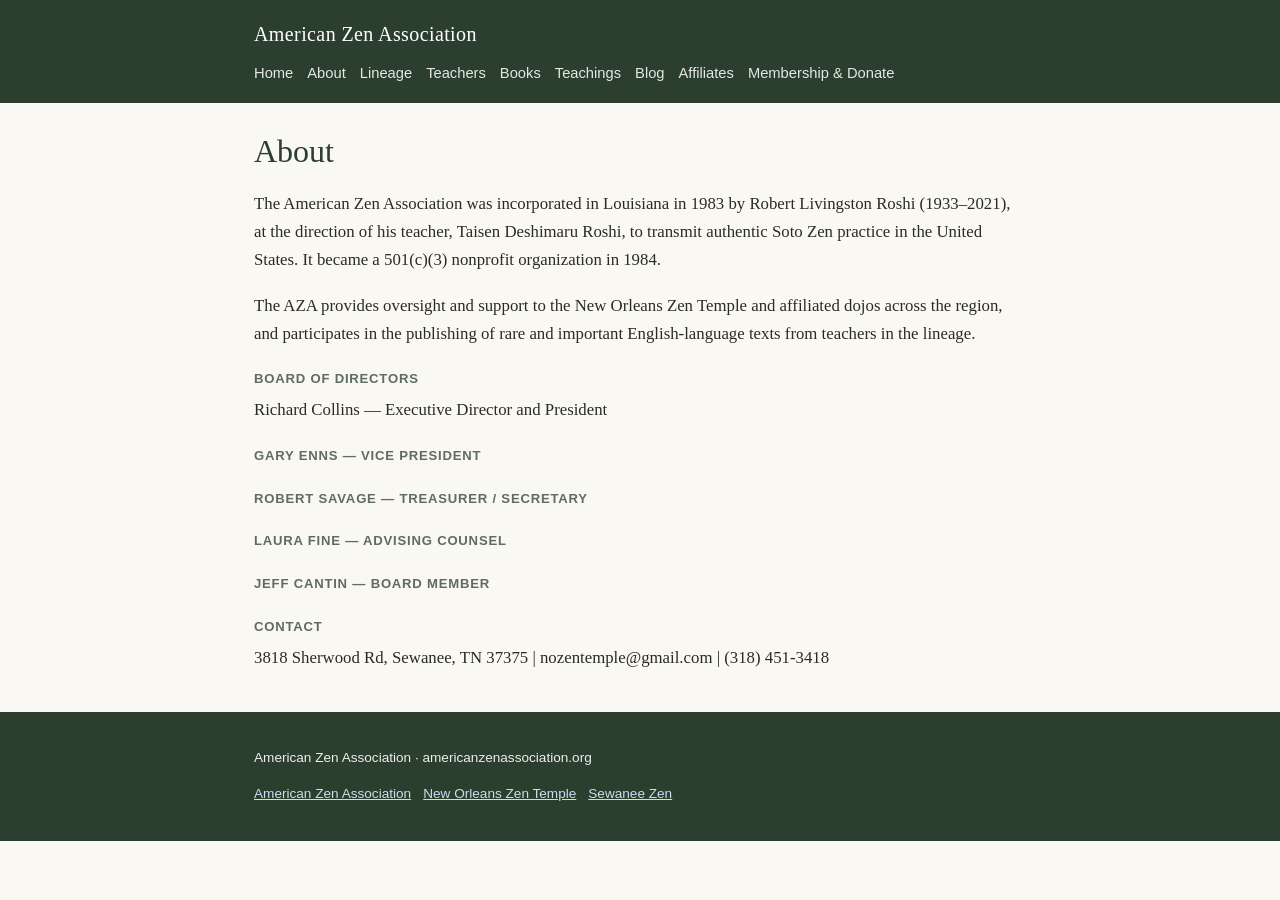
==== about.html @ 111114dc "Initial static site build from content brief" ====
<!doctype html>
<html lang="en">
<head>
<meta charset="utf-8">
<meta name="viewport" content="width=device-width, initial-scale=1">
<title>About · American Zen Association</title>
<link rel="stylesheet" href="style.css">
</head>
<body>
<header class="site-header">
  <div class="wrap">
    <a class="brand" href="index.html">American Zen Association</a>
    <nav>
      <a href="index.html">Home</a>
      <a href="about.html">About</a>
      <a href="lineage.html">Lineage</a>
      <a href="teachers.html">Teachers</a>
      <a href="books.html">Books</a>
      <a href="teachings.html">Teachings</a>
      <a href="blog.html">Blog</a>
      <a href="affiliates.html">Affiliates</a>
      <a href="donate.html">Membership & Donate</a>
    </nav>
  </div>
</header>
<main class="wrap">
  <h1>About</h1>
  
  <div class="content">
  <p>The American Zen Association was incorporated in Louisiana in 1983 by Robert Livingston Roshi (1933–2021), at the direction of his teacher, Taisen Deshimaru Roshi, to transmit authentic Soto Zen practice in the United States. It became a 501(c)(3) nonprofit organization in 1984.</p>
<p>The AZA provides oversight and support to the New Orleans Zen Temple and affiliated dojos across the region, and participates in the publishing of rare and important English-language texts from teachers in the lineage.</p>
<h3>Board of Directors</h3>
<p>Richard Collins — Executive Director and President</p>
<h3>Gary Enns — Vice President</h3>
<h3>Robert Savage — Treasurer / Secretary</h3>
<h3>Laura Fine — Advising Counsel</h3>
<h3>Jeff Cantin — Board Member</h3>
<h3>Contact</h3>
<p>3818 Sherwood Rd, Sewanee, TN 37375  |  nozentemple@gmail.com  |  (318) 451-3418</p>
  </div>
</main>
<footer class="site-footer">
  <div class="wrap">
    <p>American Zen Association &middot; americanzenassociation.org</p>
    <p class="crosslinks"><a href="https://americanzenassociation.org">American Zen Association</a><a href="https://neworleanszentemple.org">New Orleans Zen Temple</a><a href="https://sewaneezen.org">Sewanee Zen</a></p>
  </div>
</footer>
</body>
</html>
---- style.css ----
:root {
  --primary: #2c3e2d;
  --accent: #7c9473;
  --bg: #faf8f3;
  --text: #2b2b26;
}
* { box-sizing: border-box; }
body {
  margin: 0; background: var(--bg); color: var(--text);
  font-family: 'Georgia', 'Iowan Old Style', serif;
  line-height: 1.65;
}
.wrap { max-width: 820px; margin: 0 auto; padding: 0 24px; }
.site-header { background: var(--primary); color: #fff; padding: 18px 0; }
.site-header .wrap { display: flex; justify-content: space-between; align-items: center; flex-wrap: wrap; gap: 10px; }
.brand { color: #fff; text-decoration: none; font-size: 1.25rem; letter-spacing: 0.02em; }
nav { display: flex; flex-wrap: wrap; gap: 14px; }
nav a { color: #fff; text-decoration: none; opacity: 0.88; font-size: 0.92rem; font-family: sans-serif; }
nav a:hover { opacity: 1; text-decoration: underline; }
main { padding: 48px 24px 64px; }
h1 { font-size: 2rem; color: var(--primary); margin-bottom: 0.4em; font-weight: 400; }
.content h3 { color: var(--primary); font-family: sans-serif; text-transform: uppercase; letter-spacing: 0.06em; font-size: 0.82rem; margin: 1.6em 0 0.5em; opacity: 0.75; }
.content p { margin: 0 0 1.1em; font-size: 1.05rem; }
figure { margin: 1.2em 0; }
figure img.inline-img { width: 100%; max-width: 420px; border-radius: 4px; display: block; }
figure figcaption { font-size: 0.8rem; color: #8a7550; margin-top: 4px; }
.placeholder {
  background: #fff8e6; border-left: 3px solid #d9a441; padding: 8px 12px;
  font-style: italic; font-size: 0.92rem; color: #7a5c1e;
}
.hero { width: 100%; max-height: 380px; object-fit: cover; border-radius: 4px; margin: 18px 0 30px; }
.site-footer { background: var(--primary); color: #eee; padding: 22px 0; margin-top: 40px; font-family: sans-serif; font-size: 0.85rem; }
.site-footer a { color: #cde; }
.crosslinks a { margin-right: 12px; }
@media (max-width: 600px) { h1 { font-size: 1.5rem; } }
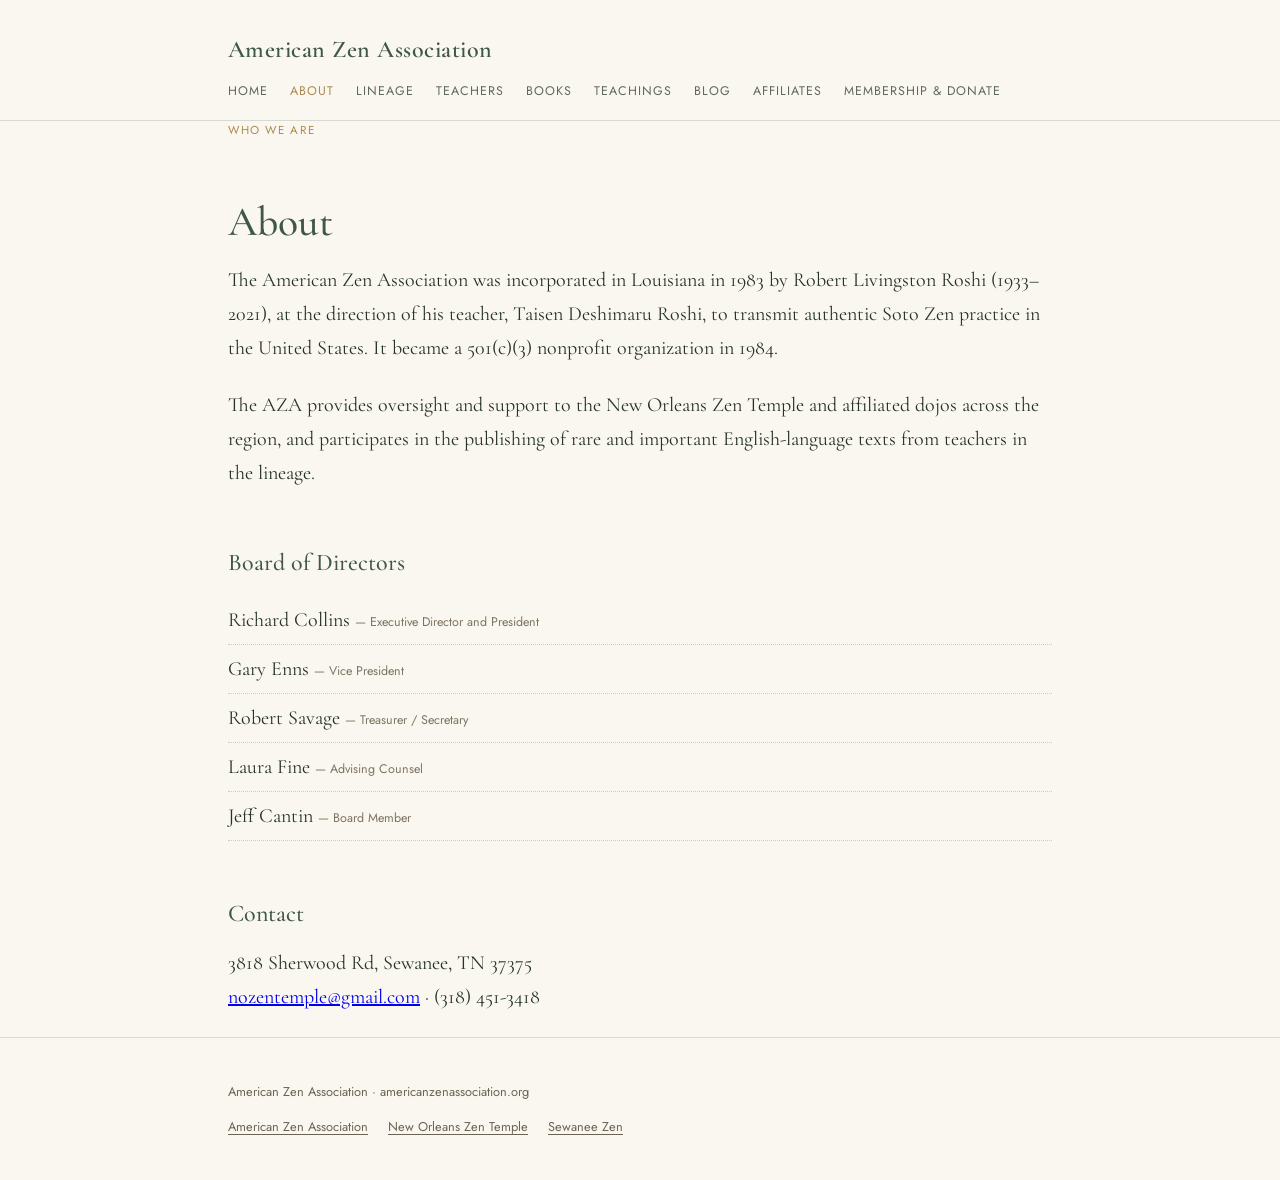
==== commit 44a156a5: "Redesign: remove placeholder artifacts, warmer editorial layout" ====
--- a/about.html
+++ b/about.html
@@ -4,6 +4,7 @@
 <meta charset="utf-8">
 <meta name="viewport" content="width=device-width, initial-scale=1">
 <title>About · American Zen Association</title>
+<meta name="description" content="Who We Are — American Zen Association">
 <link rel="stylesheet" href="style.css">
 </head>
 <body>
@@ -12,7 +13,7 @@
     <a class="brand" href="index.html">American Zen Association</a>
     <nav>
       <a href="index.html">Home</a>
-      <a href="about.html">About</a>
+      <a href="about.html" class="active">About</a>
       <a href="lineage.html">Lineage</a>
       <a href="teachers.html">Teachers</a>
       <a href="books.html">Books</a>
@@ -23,26 +24,31 @@
     </nav>
   </div>
 </header>
+
 <main class="wrap">
-  <h1>About</h1>
+  <p class="eyebrow">Who We Are</p><h1 class="page-title">About</h1>
+  <div class="content">
   
-  <div class="content">
   <p>The American Zen Association was incorporated in Louisiana in 1983 by Robert Livingston Roshi (1933–2021), at the direction of his teacher, Taisen Deshimaru Roshi, to transmit authentic Soto Zen practice in the United States. It became a 501(c)(3) nonprofit organization in 1984.</p>
-<p>The AZA provides oversight and support to the New Orleans Zen Temple and affiliated dojos across the region, and participates in the publishing of rare and important English-language texts from teachers in the lineage.</p>
-<h3>Board of Directors</h3>
-<p>Richard Collins — Executive Director and President</p>
-<h3>Gary Enns — Vice President</h3>
-<h3>Robert Savage — Treasurer / Secretary</h3>
-<h3>Laura Fine — Advising Counsel</h3>
-<h3>Jeff Cantin — Board Member</h3>
-<h3>Contact</h3>
-<p>3818 Sherwood Rd, Sewanee, TN 37375  |  nozentemple@gmail.com  |  (318) 451-3418</p>
+  <p>The AZA provides oversight and support to the New Orleans Zen Temple and affiliated dojos across the region, and participates in the publishing of rare and important English-language texts from teachers in the lineage.</p>
+  <h2>Board of Directors</h2>
+  <ul class="roster">
+    <li>Richard Collins <span class="role">— Executive Director and President</span></li>
+    <li>Gary Enns <span class="role">— Vice President</span></li>
+    <li>Robert Savage <span class="role">— Treasurer / Secretary</span></li>
+    <li>Laura Fine <span class="role">— Advising Counsel</span></li>
+    <li>Jeff Cantin <span class="role">— Board Member</span></li>
+  </ul>
+  <h2>Contact</h2>
+  <p>3818 Sherwood Rd, Sewanee, TN 37375<br>
+  <a href="mailto:nozentemple@gmail.com">nozentemple@gmail.com</a> &middot; (318) 451-3418</p>
+
   </div>
 </main>
 <footer class="site-footer">
   <div class="wrap">
     <p>American Zen Association &middot; americanzenassociation.org</p>
-    <p class="crosslinks"><a href="https://americanzenassociation.org">American Zen Association</a><a href="https://neworleanszentemple.org">New Orleans Zen Temple</a><a href="https://sewaneezen.org">Sewanee Zen</a></p>
+    <p class="crosslinks"><a href="https://americanzenassociation.org">American Zen Association</a> <a href="https://neworleanszentemple.org">New Orleans Zen Temple</a> <a href="https://sewaneezen.org">Sewanee Zen</a></p>
   </div>
 </footer>
 </body>
--- a/style.css
+++ b/style.css
@@ -1,36 +1,84 @@
+
+@import url('https://fonts.googleapis.com/css2?family=Cormorant+Garamond:ital,wght@0,400;0,500;0,600;1,400&family=Jost:wght@400;500&display=swap');
 
 :root {
-  --primary: #2c3e2d;
-  --accent: #7c9473;
-  --bg: #faf8f3;
-  --text: #2b2b26;
+  --ink: #25332a; --primary: #3f5744; --accent: #a98a4f;
+  --bg: #faf7f0; --bg-alt: #f1ece0;
 }
 * { box-sizing: border-box; }
+html { scroll-behavior: smooth; }
 body {
-  margin: 0; background: var(--bg); color: var(--text);
-  font-family: 'Georgia', 'Iowan Old Style', serif;
-  line-height: 1.65;
+  margin: 0; background: var(--bg); color: var(--ink);
+  font-family: 'Cormorant Garamond', Georgia, serif;
+  font-size: 20px; line-height: 1.7; -webkit-font-smoothing: antialiased;
 }
-.wrap { max-width: 820px; margin: 0 auto; padding: 0 24px; }
-.site-header { background: var(--primary); color: #fff; padding: 18px 0; }
-.site-header .wrap { display: flex; justify-content: space-between; align-items: center; flex-wrap: wrap; gap: 10px; }
-.brand { color: #fff; text-decoration: none; font-size: 1.25rem; letter-spacing: 0.02em; }
-nav { display: flex; flex-wrap: wrap; gap: 14px; }
-nav a { color: #fff; text-decoration: none; opacity: 0.88; font-size: 0.92rem; font-family: sans-serif; }
-nav a:hover { opacity: 1; text-decoration: underline; }
-main { padding: 48px 24px 64px; }
-h1 { font-size: 2rem; color: var(--primary); margin-bottom: 0.4em; font-weight: 400; }
-.content h3 { color: var(--primary); font-family: sans-serif; text-transform: uppercase; letter-spacing: 0.06em; font-size: 0.82rem; margin: 1.6em 0 0.5em; opacity: 0.75; }
-.content p { margin: 0 0 1.1em; font-size: 1.05rem; }
-figure { margin: 1.2em 0; }
-figure img.inline-img { width: 100%; max-width: 420px; border-radius: 4px; display: block; }
-figure figcaption { font-size: 0.8rem; color: #8a7550; margin-top: 4px; }
-.placeholder {
-  background: #fff8e6; border-left: 3px solid #d9a441; padding: 8px 12px;
-  font-style: italic; font-size: 0.92rem; color: #7a5c1e;
+.wrap { max-width: 880px; margin: 0 auto; padding: 0 28px; }
+
+/* quiet nav, no solid corporate bar */
+.site-header { padding: 30px 0 18px; border-bottom: 1px solid rgba(63,87,68,0.18); }
+.site-header .wrap { display: flex; justify-content: space-between; align-items: baseline; flex-wrap: wrap; row-gap: 10px; }
+.brand { color: var(--primary); text-decoration: none; font-size: 1.5rem; letter-spacing: 0.02em; font-weight: 600; }
+nav { display: flex; flex-wrap: wrap; gap: 18px 22px; }
+nav a {
+  color: var(--ink); text-decoration: none; opacity: 0.72;
+  font-family: 'Jost', sans-serif; font-size: 0.78rem; letter-spacing: 0.08em; text-transform: uppercase;
 }
-.hero { width: 100%; max-height: 380px; object-fit: cover; border-radius: 4px; margin: 18px 0 30px; }
-.site-footer { background: var(--primary); color: #eee; padding: 22px 0; margin-top: 40px; font-family: sans-serif; font-size: 0.85rem; }
-.site-footer a { color: #cde; }
-.crosslinks a { margin-right: 12px; }
-@media (max-width: 600px) { h1 { font-size: 1.5rem; } }
+nav a:hover, nav a.active { opacity: 1; color: var(--accent); }
+
+main { padding: 0 0 70px; }
+
+/* full-bleed hero on home */
+.hero-wrap { position: relative; width: 100%; height: 62vh; min-height: 340px; max-height: 560px; overflow: hidden; margin-bottom: 46px; }
+.hero-wrap img { width: 100%; height: 100%; object-fit: cover; filter: saturate(0.92) brightness(0.72); }
+.hero-overlay { position: absolute; inset: 0; display: flex; align-items: flex-end; }
+.hero-overlay .wrap { padding-bottom: 42px; }
+.hero-tagline {
+  color: #fbf8f0; font-style: italic; font-weight: 400; font-size: clamp(1.5rem, 3.2vw, 2.35rem);
+  max-width: 620px; text-shadow: 0 2px 18px rgba(0,0,0,0.45); margin: 0;
+}
+
+h1.page-title { font-weight: 500; font-size: 2.6rem; color: var(--primary); margin: 46px 0 6px; }
+.eyebrow { font-family: 'Jost', sans-serif; text-transform: uppercase; letter-spacing: 0.14em; font-size: 0.72rem; color: var(--accent); margin: 0 0 10px; }
+
+.content h2 { font-weight: 500; font-size: 1.5rem; color: var(--primary); margin: 2.2em 0 0.5em; }
+.content h3.person { font-weight: 600; font-size: 1.25rem; color: var(--ink); margin: 1.8em 0 0.15em; }
+.content .person-meta { font-family: 'Jost', sans-serif; font-size: 0.78rem; letter-spacing: 0.05em; text-transform: uppercase; color: var(--accent); margin: 0 0 0.7em; }
+.content p { margin: 0 0 1.15em; }
+.lead { font-size: 1.35rem; font-style: italic; color: var(--primary); border-left: 3px solid var(--accent); padding-left: 18px; margin: 0.4em 0 1.6em; }
+
+figure.portrait { float: right; width: 260px; margin: 0 0 20px 28px; }
+figure.portrait img { width: 100%; border-radius: 2px; box-shadow: 0 8px 24px rgba(37,51,42,0.18); display: block; }
+figure.portrait figcaption { font-family: 'Jost', sans-serif; font-size: 0.72rem; letter-spacing: 0.03em; color: #7d7462; margin-top: 8px; text-align: center; }
+.clearfix::after { content: ""; display: table; clear: both; }
+
+.divider { border: none; border-top: 1px solid rgba(63,87,68,0.2); margin: 2.6em 0; }
+
+/* quick-link cards on home */
+.card-row { display: grid; grid-template-columns: repeat(auto-fit, minmax(190px,1fr)); gap: 16px; margin: 8px 0 10px; }
+.card {
+  display: block; text-decoration: none; background: var(--bg-alt); border: 1px solid rgba(63,87,68,0.14);
+  border-radius: 3px; padding: 18px 18px 16px; color: var(--ink); transition: border-color 0.15s, transform 0.15s;
+}
+.card:hover { border-color: var(--accent); transform: translateY(-2px); }
+.card .card-title { font-family: 'Jost', sans-serif; font-weight: 500; font-size: 0.86rem; letter-spacing: 0.03em; color: var(--primary); }
+
+/* directory / list-of-people style blocks */
+.roster { list-style: none; padding: 0; margin: 0 0 1.4em; }
+.roster li { padding: 7px 0; border-bottom: 1px dotted rgba(63,87,68,0.25); }
+.roster .role { font-family: 'Jost', sans-serif; font-size: 0.78rem; color: #7d7462; }
+
+.addr-card { background: var(--bg-alt); border-left: 3px solid var(--accent); padding: 14px 18px; margin: 0 0 16px; }
+.addr-card .addr-name { font-weight: 600; font-size: 1.1rem; color: var(--primary); }
+.addr-card .addr-detail { font-family: 'Jost', sans-serif; font-size: 0.85rem; color: #5a5344; }
+
+.note-soft { font-style: italic; color: #7d7462; font-size: 0.95rem; }
+
+.site-footer { border-top: 1px solid rgba(63,87,68,0.18); padding: 30px 0; margin-top: 20px; font-family: 'Jost', sans-serif; font-size: 0.8rem; color: #6b6455; }
+.site-footer .crosslinks a { color: #6b6455; margin-right: 16px; text-decoration: underline; text-underline-offset: 3px; }
+.site-footer .crosslinks a:hover { color: var(--accent); }
+
+@media (max-width: 640px) {
+  body { font-size: 18px; }
+  figure.portrait { float: none; width: 100%; margin: 0 0 20px; }
+  h1.page-title { font-size: 2rem; }
+}
